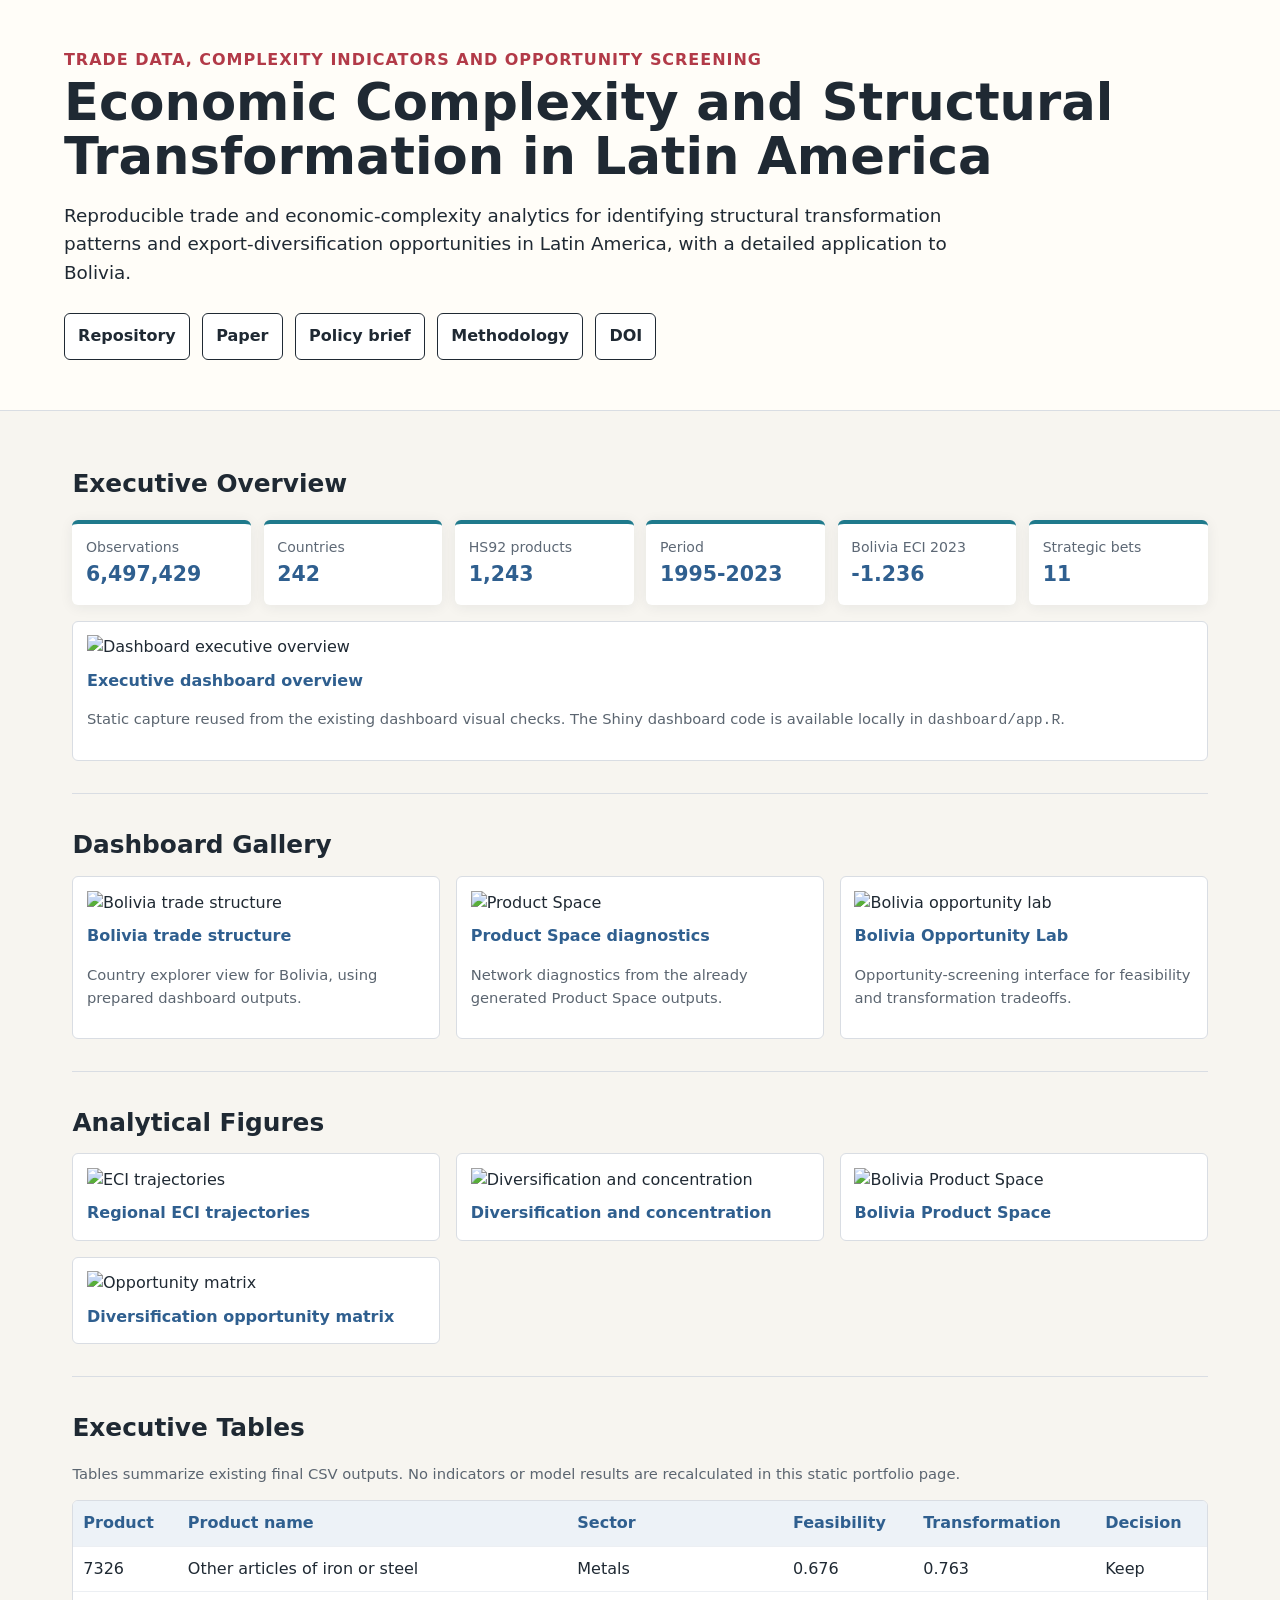
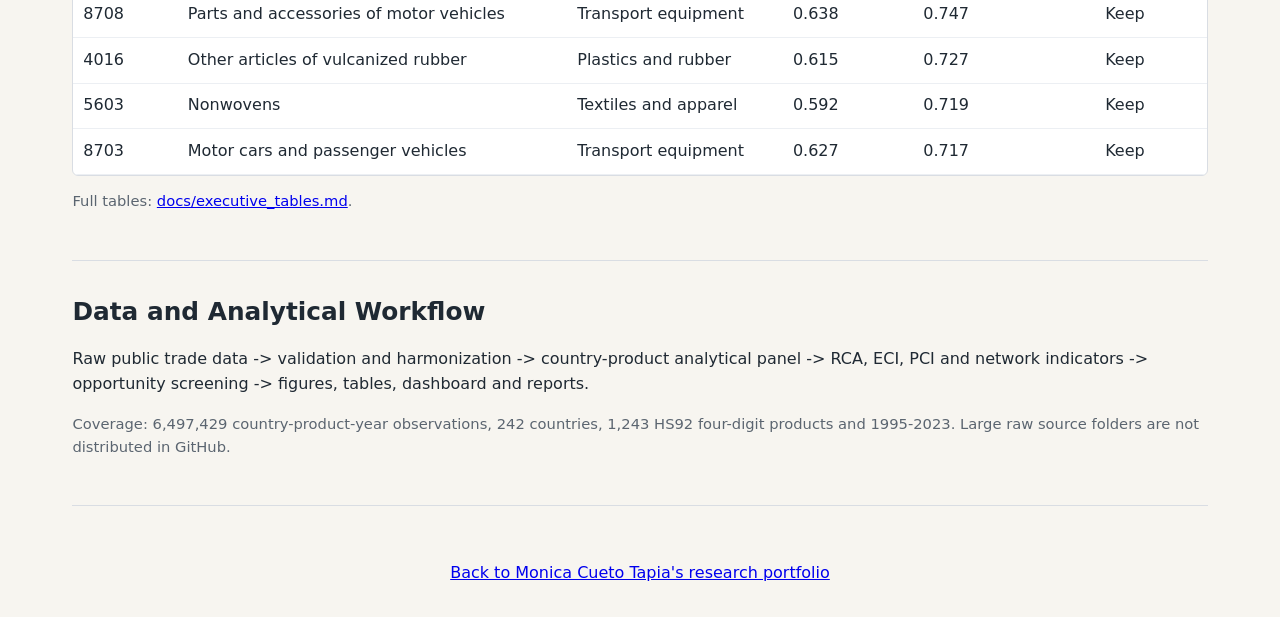
==== docs/index.html @ 500587ed "Improve recruiter-facing economic complexity portfolio" ====
<!doctype html>
<html lang="en">
<head>
<meta charset="utf-8">
<meta name="viewport" content="width=device-width, initial-scale=1">
<title>Economic Complexity and Structural Transformation in Latin America</title>
<style>
:root{--ink:#1f2933;--paper:#f7f5f0;--red:#b23a48;--blue:#2f5f8f;--teal:#1f7a8c;--orange:#e58f2a;--gray:#d9dde3;--white:#fffdf8}
*{box-sizing:border-box}body{margin:0;background:var(--paper);color:var(--ink);font:16px/1.55 system-ui,-apple-system,Segoe UI,sans-serif}header{background:var(--white);border-bottom:1px solid var(--gray);padding:3rem max(5vw,1.25rem)}main{max-width:1180px;margin:auto;padding:1.4rem}h1{font-size:clamp(2rem,4vw,4.3rem);line-height:1.05;margin:.2rem 0 1rem}h2{margin:0 0 .7rem;font-size:1.55rem}.eyebrow{color:var(--red);font-weight:800;text-transform:uppercase;letter-spacing:.06em}.lede{max-width:920px;font-size:1.15rem}.links a{display:inline-block;margin:.45rem .45rem .15rem 0;padding:.62rem .82rem;border:1px solid var(--ink);border-radius:6px;background:white;color:var(--ink);font-weight:760;text-decoration:none}.kpis{display:grid;grid-template-columns:repeat(auto-fit,minmax(170px,1fr));gap:.8rem;margin:1rem 0}.kpi{background:white;border-top:4px solid var(--teal);border-radius:6px;padding:.85rem;box-shadow:0 2px 14px #1f293312}.kpi span{display:block;color:#5d6875;font-size:.88rem}.kpi strong{display:block;color:var(--blue);font-size:1.28rem}section{padding:2rem 0;border-bottom:1px solid var(--gray)}.grid{display:grid;grid-template-columns:repeat(auto-fit,minmax(300px,1fr));gap:1rem}.wide{grid-column:1/-1}figure{margin:0;background:white;border:1px solid var(--gray);border-radius:6px;padding:.85rem}img{display:block;width:100%;height:auto}figcaption{font-weight:800;margin-top:.55rem;color:var(--blue)}.note{color:#5b6570;font-size:.92rem}.table-wrap{overflow:auto;background:white;border:1px solid var(--gray);border-radius:6px}table{width:100%;min-width:720px;border-collapse:collapse}th,td{text-align:left;padding:.62rem;border-bottom:1px solid #eceff3}th{background:#edf2f7;color:var(--blue)}footer{padding:2rem;text-align:center;color:#68717c}@media(max-width:740px){main{padding:1rem}.links a{display:block}.grid{grid-template-columns:1fr}}
</style>
</head>
<body>
<header>
<div class="eyebrow">Trade data, complexity indicators and opportunity screening</div>
<h1>Economic Complexity and Structural Transformation in Latin America</h1>
<p class="lede">Reproducible trade and economic-complexity analytics for identifying structural transformation patterns and export-diversification opportunities in Latin America, with a detailed application to Bolivia.</p>
<nav class="links">
<a href="https://github.com/MonicaCT/economic-complexity-structural-transformation-lac">Repository</a>
<a href="https://github.com/MonicaCT/economic-complexity-structural-transformation-lac/blob/main/paper/main.html">Paper</a>
<a href="https://github.com/MonicaCT/economic-complexity-structural-transformation-lac/blob/main/paper/policy_brief.html">Policy brief</a>
<a href="https://github.com/MonicaCT/economic-complexity-structural-transformation-lac/blob/main/docs/METHODOLOGY.md">Methodology</a>
<a href="https://doi.org/10.5281/zenodo.21314881">DOI</a>
</nav>
</header>
<main>
<section id="overview">
<h2>Executive Overview</h2>
<div class="kpis">
<article class="kpi"><span>Observations</span><strong>6,497,429</strong></article>
<article class="kpi"><span>Countries</span><strong>242</strong></article>
<article class="kpi"><span>HS92 products</span><strong>1,243</strong></article>
<article class="kpi"><span>Period</span><strong>1995-2023</strong></article>
<article class="kpi"><span>Bolivia ECI 2023</span><strong>-1.236</strong></article>
<article class="kpi"><span>Strategic bets</span><strong>11</strong></article>
</div>
<figure class="wide"><img src="https://raw.githubusercontent.com/MonicaCT/economic-complexity-structural-transformation-lac/main/assets/dashboard-screenshots/01_executive_overview.png" alt="Dashboard executive overview"><figcaption>Executive dashboard overview</figcaption><p class="note">Static capture reused from the existing dashboard visual checks. The Shiny dashboard code is available locally in <code>dashboard/app.R</code>.</p></figure>
</section>
<section id="dashboard-gallery">
<h2>Dashboard Gallery</h2>
<div class="grid">
<figure><img src="https://raw.githubusercontent.com/MonicaCT/economic-complexity-structural-transformation-lac/main/assets/dashboard-screenshots/02_trade_structure.png" alt="Bolivia trade structure"><figcaption>Bolivia trade structure</figcaption><p class="note">Country explorer view for Bolivia, using prepared dashboard outputs.</p></figure>
<figure><img src="https://raw.githubusercontent.com/MonicaCT/economic-complexity-structural-transformation-lac/main/assets/dashboard-screenshots/03_product_space.png" alt="Product Space"><figcaption>Product Space diagnostics</figcaption><p class="note">Network diagnostics from the already generated Product Space outputs.</p></figure>
<figure><img src="https://raw.githubusercontent.com/MonicaCT/economic-complexity-structural-transformation-lac/main/assets/dashboard-screenshots/04_bolivia_opportunities.png" alt="Bolivia opportunity lab"><figcaption>Bolivia Opportunity Lab</figcaption><p class="note">Opportunity-screening interface for feasibility and transformation tradeoffs.</p></figure>
</div>
</section>
<section id="figures">
<h2>Analytical Figures</h2>
<div class="grid">
<figure><img src="https://raw.githubusercontent.com/MonicaCT/economic-complexity-structural-transformation-lac/main/outputs/figures/png/01_eci_latin_america_trends.png" alt="ECI trajectories"><figcaption>Regional ECI trajectories</figcaption></figure>
<figure><img src="https://raw.githubusercontent.com/MonicaCT/economic-complexity-structural-transformation-lac/main/outputs/figures/png/03_diversity_concentration.png" alt="Diversification and concentration"><figcaption>Diversification and concentration</figcaption></figure>
<figure><img src="https://raw.githubusercontent.com/MonicaCT/economic-complexity-structural-transformation-lac/main/outputs/figures/png/06_bolivia_product_space.png" alt="Bolivia Product Space"><figcaption>Bolivia Product Space</figcaption></figure>
<figure><img src="https://raw.githubusercontent.com/MonicaCT/economic-complexity-structural-transformation-lac/main/outputs/figures/png/08_bolivia_opportunity_matrix.png" alt="Opportunity matrix"><figcaption>Diversification opportunity matrix</figcaption></figure>
</div>
</section>
<section id="tables">
<h2>Executive Tables</h2>
<p class="note">Tables summarize existing final CSV outputs. No indicators or model results are recalculated in this static portfolio page.</p>
<div class="table-wrap"><table><thead><tr><th>Product</th><th>Product name</th><th>Sector</th><th>Feasibility</th><th>Transformation</th><th>Decision</th></tr></thead><tbody>
<tr><td>7326</td><td>Other articles of iron or steel</td><td>Metals</td><td>0.676</td><td>0.763</td><td>Keep</td></tr>
<tr><td>8708</td><td>Parts and accessories of motor vehicles</td><td>Transport equipment</td><td>0.638</td><td>0.747</td><td>Keep</td></tr>
<tr><td>4016</td><td>Other articles of vulcanized rubber</td><td>Plastics and rubber</td><td>0.615</td><td>0.727</td><td>Keep</td></tr>
<tr><td>5603</td><td>Nonwovens</td><td>Textiles and apparel</td><td>0.592</td><td>0.719</td><td>Keep</td></tr>
<tr><td>8703</td><td>Motor cars and passenger vehicles</td><td>Transport equipment</td><td>0.627</td><td>0.717</td><td>Keep</td></tr>
</tbody></table></div>
<p class="note">Full tables: <a href="https://github.com/MonicaCT/economic-complexity-structural-transformation-lac/blob/main/docs/executive_tables.md">docs/executive_tables.md</a>.</p>
</section>
<section id="workflow">
<h2>Data and Analytical Workflow</h2>
<p>Raw public trade data -> validation and harmonization -> country-product analytical panel -> RCA, ECI, PCI and network indicators -> opportunity screening -> figures, tables, dashboard and reports.</p>
<p class="note">Coverage: 6,497,429 country-product-year observations, 242 countries, 1,243 HS92 four-digit products and 1995-2023. Large raw source folders are not distributed in GitHub.</p>
</section>
</main>
<footer><a href="https://github.com/MonicaCT">Back to Monica Cueto Tapia's research portfolio</a></footer>
</body>
</html>
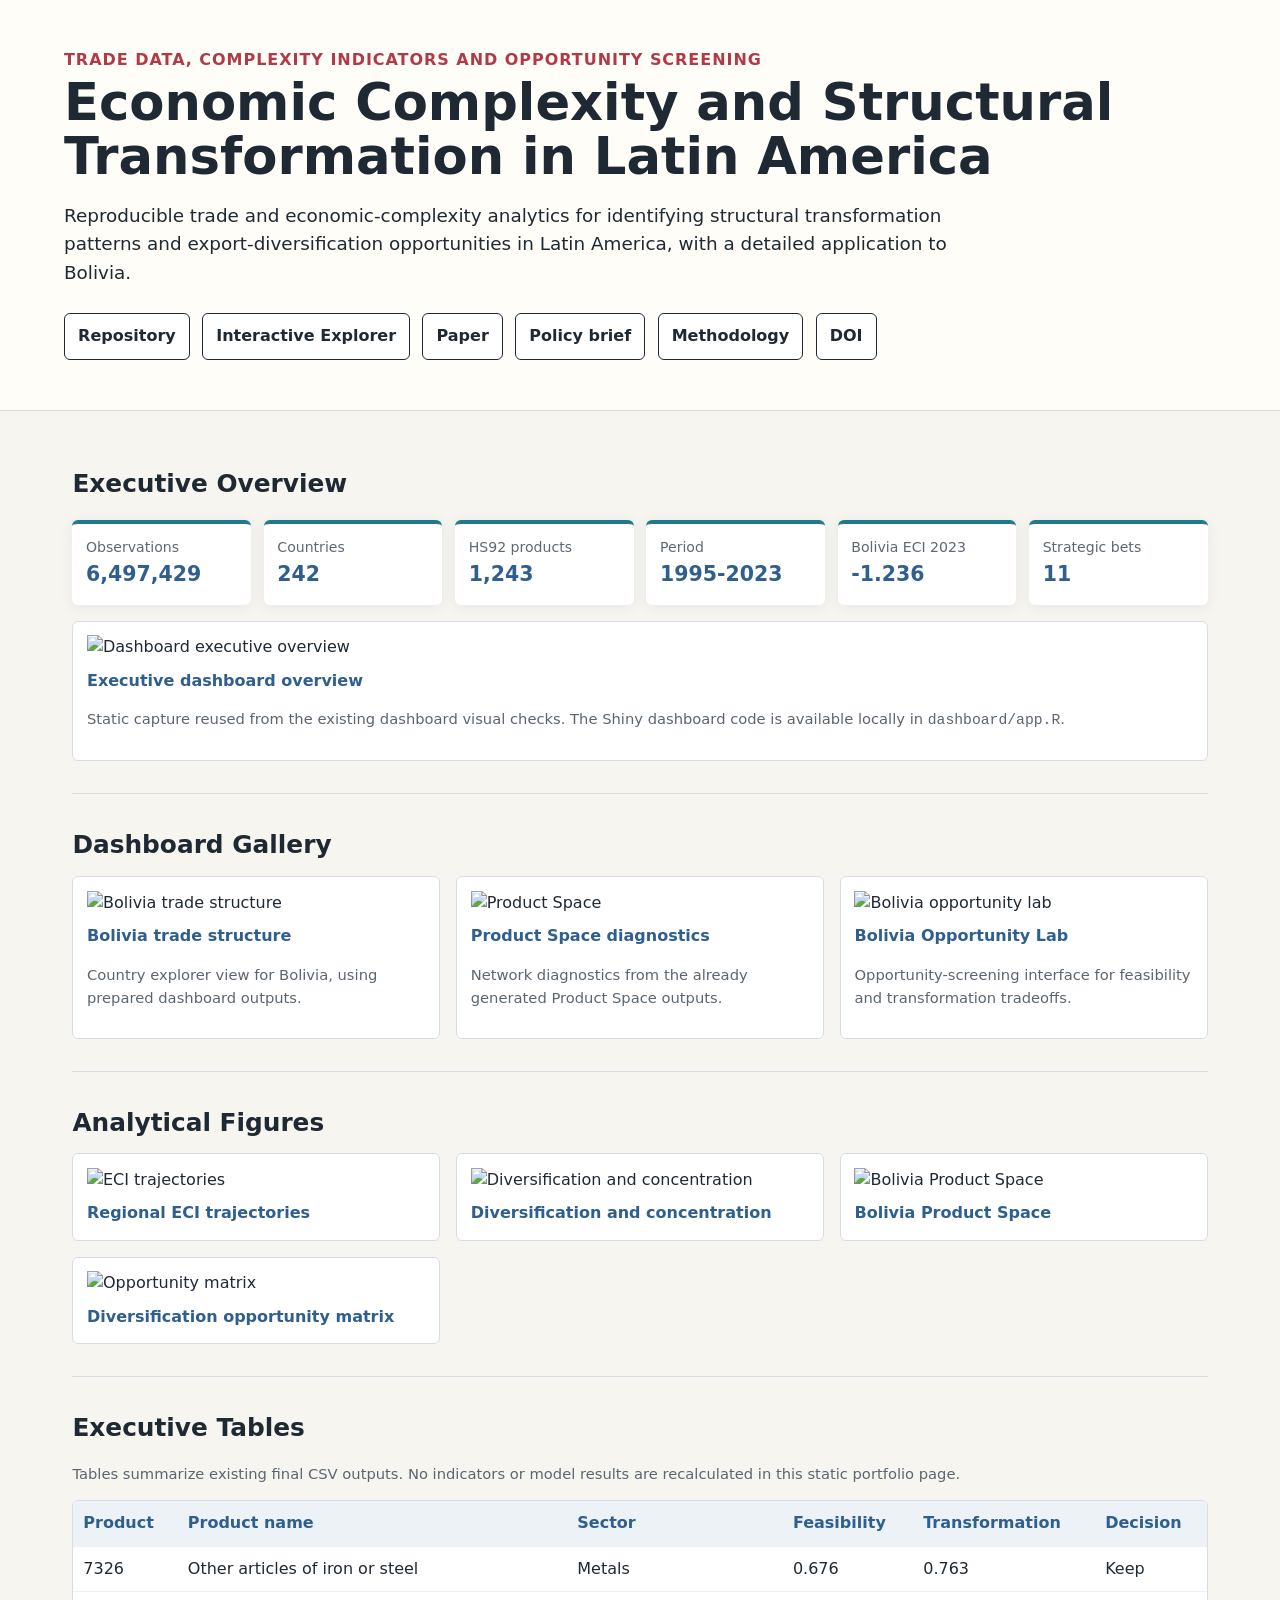
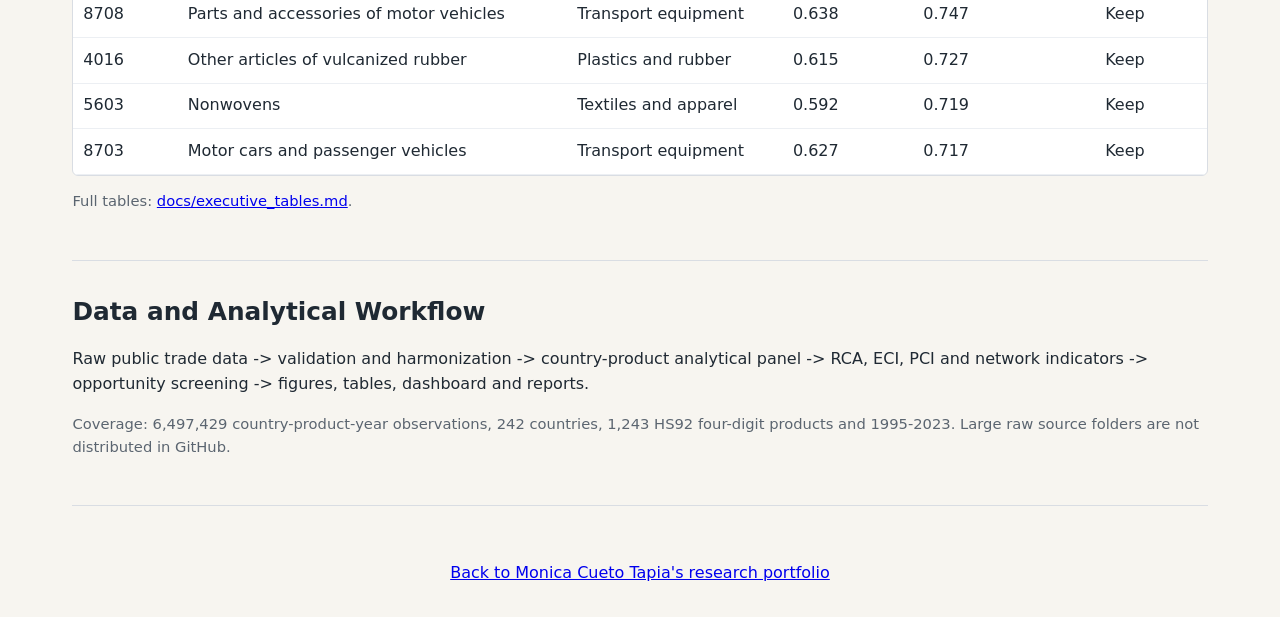
==== commit c346edb8: "Build interactive economic complexity data explorer" ====
--- a/docs/index.html
+++ b/docs/index.html
@@ -16,6 +16,7 @@
 <p class="lede">Reproducible trade and economic-complexity analytics for identifying structural transformation patterns and export-diversification opportunities in Latin America, with a detailed application to Bolivia.</p>
 <nav class="links">
 <a href="https://github.com/MonicaCT/economic-complexity-structural-transformation-lac">Repository</a>
+<a href="explore/index.html">Interactive Explorer</a>
 <a href="https://github.com/MonicaCT/economic-complexity-structural-transformation-lac/blob/main/paper/main.html">Paper</a>
 <a href="https://github.com/MonicaCT/economic-complexity-structural-transformation-lac/blob/main/paper/policy_brief.html">Policy brief</a>
 <a href="https://github.com/MonicaCT/economic-complexity-structural-transformation-lac/blob/main/docs/METHODOLOGY.md">Methodology</a>
@@ -72,4 +73,4 @@
 </main>
 <footer><a href="https://github.com/MonicaCT">Back to Monica Cueto Tapia's research portfolio</a></footer>
 </body>
-</html>+</html>
